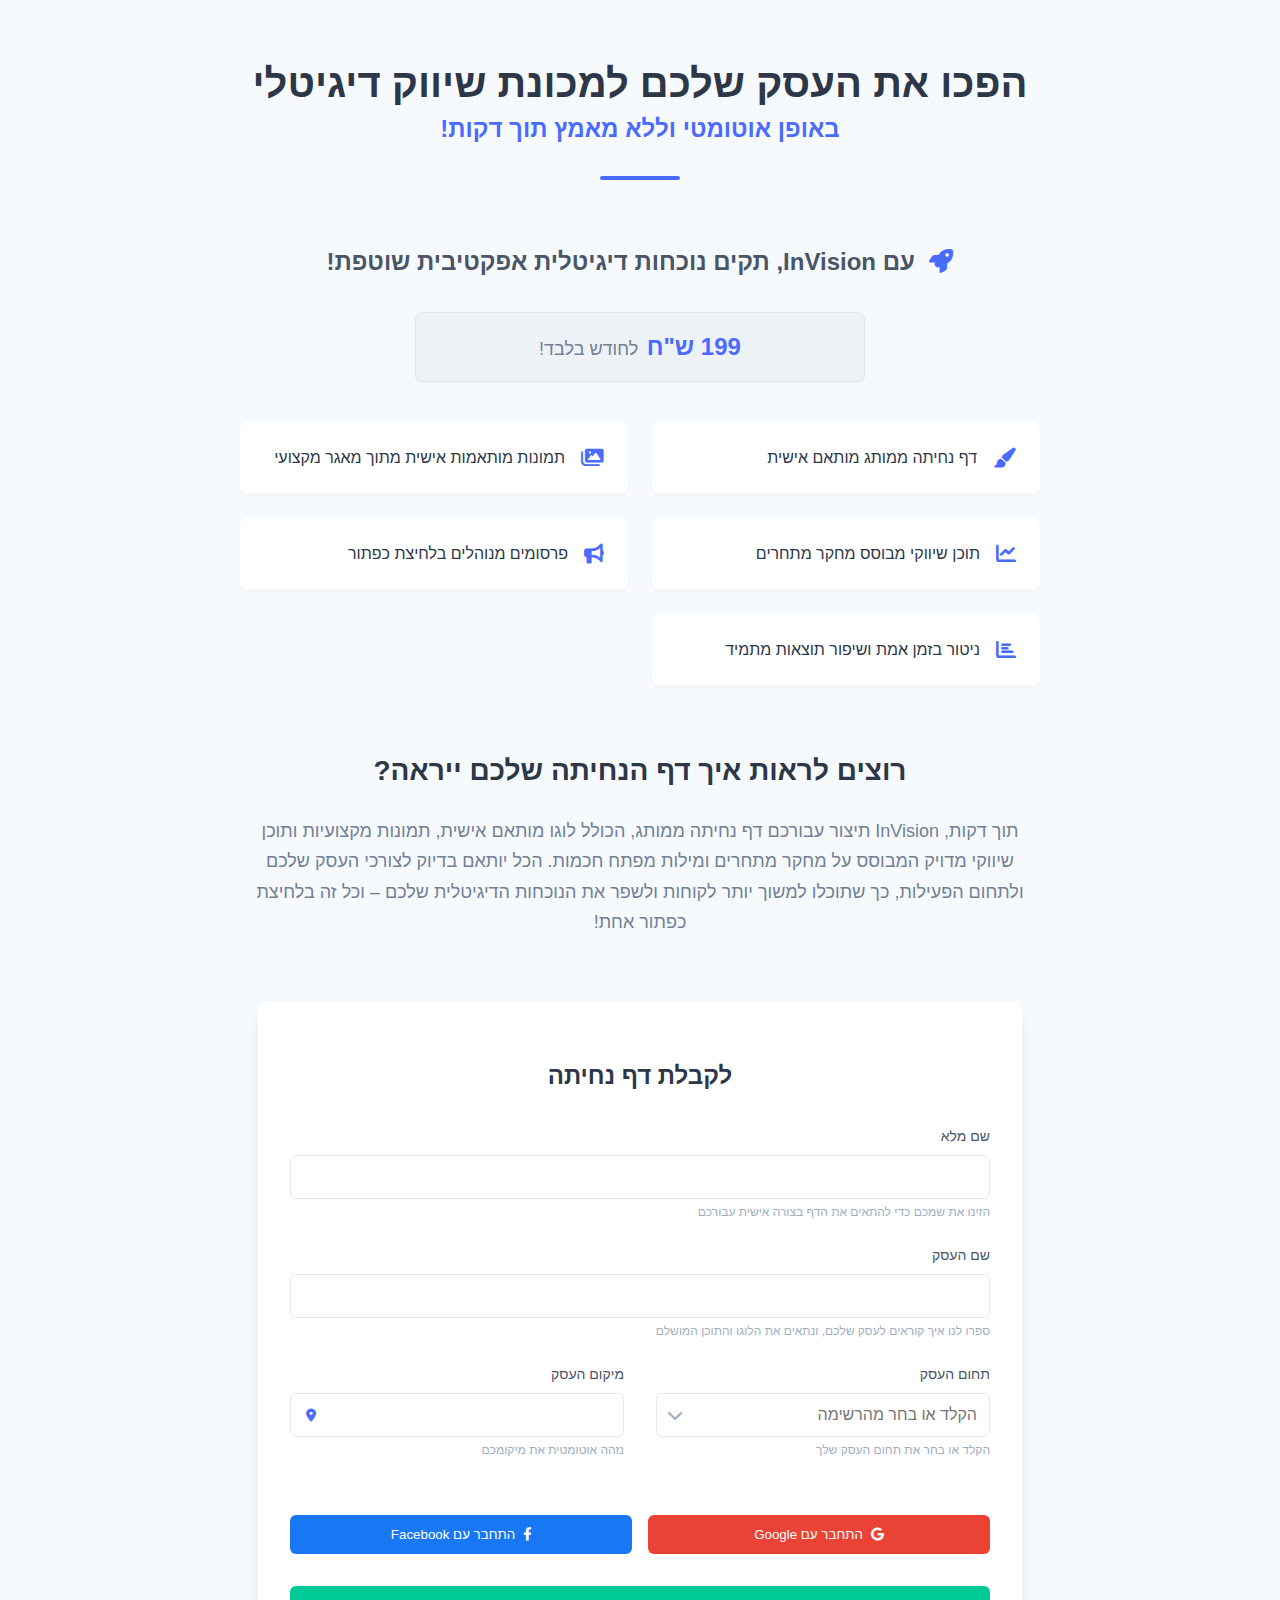
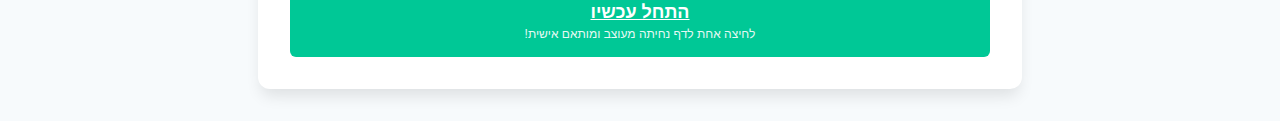
==== index.html @ d3f0ac13 "first commit" ====
<!DOCTYPE html>
<html lang="he" dir="rtl">
<head>
    <meta charset="UTF-8">
    <meta name="viewport" content="width=device-width, initial-scale=1.0">
    <title>InVision - הפכו את העסק שלכם למכונת שיווק דיגיטלי</title>
    <link rel="stylesheet" href="https://cdnjs.cloudflare.com/ajax/libs/font-awesome/6.0.0-beta3/css/all.min.css">
    <link rel="stylesheet" href="style.css">
</head>
<body>
    <div class="container">
        <!-- Header Section -->
        <header class="hero">
            <h1 class="main-title">
                הפכו את העסק שלכם למכונת שיווק דיגיטלי
                <span class="subtitle">באופן אוטומטי וללא מאמץ תוך דקות!</span>
            </h1>
            <div class="title-underline"></div>
        </header>

        <!-- Introduction Section -->
        <section class="intro">
            <h2 class="intro-title">
                <i class="fas fa-rocket"></i>
                עם InVision, תקים נוכחות דיגיטלית אפקטיבית שוטפת!
            </h2>
            
            <!-- תוספת חדשה - שורת מחיר -->
            <div class="price-section">
                <span class="price-amount">199 ש"ח</span>
                <span class="price-period">לחודש בלבד!</span>
            </div>
            
            <div class="features-list">
                <div class="feature-item">
                    <i class="fas fa-paint-brush"></i>
                    <span>דף נחיתה ממותג מותאם אישית</span>
                </div>
                <div class="feature-item">
                    <i class="fas fa-images"></i>
                    <span>תמונות מותאמות אישית מתוך מאגר מקצועי</span>
                </div>
                <div class="feature-item">
                    <i class="fas fa-chart-line"></i>
                    <span>תוכן שיווקי מבוסס מחקר מתחרים</span>
                </div>
                <div class="feature-item">
                    <i class="fas fa-bullhorn"></i>
                    <span>פרסומים מנוהלים בלחיצת כפתור</span>
                </div>
                <div class="feature-item">
                    <i class="fas fa-chart-bar"></i>
                    <span>ניטור בזמן אמת ושיפור תוצאות מתמיד</span>
                </div>
            </div>
        </section>

        <!-- Secondary Description -->
        <section class="secondary-desc">
            <h2>רוצים לראות איך דף הנחיתה שלכם ייראה?</h2>
            <p class="description">
                תוך דקות, InVision תיצור עבורכם דף נחיתה ממותג, הכולל לוגו מותאם אישית, תמונות מקצועיות 
                ותוכן שיווקי מדויק המבוסס על מחקר מתחרים ומילות מפתח חכמות. הכל יותאם בדיוק לצורכי העסק שלכם 
                ולתחום הפעילות, כך שתוכלו למשוך יותר לקוחות ולשפר את הנוכחות הדיגיטלית שלכם – 
                וכל זה בלחיצת כפתור אחת!
            </p>
        </section>

        <!-- Registration Form -->
        <section class="registration">
            <div class="form-container">
                <h3>לקבלת דף נחיתה</h3>
                
                <form id="registration-form">
                    <div class="form-group">
                        <label for="fullname">שם מלא</label>
                        <input type="text" id="fullname" required>
                        <span class="hint">הזינו את שמכם כדי להתאים את הדף בצורה אישית עבורכם</span>
                    </div>

                    <div class="form-group">
                        <label for="business-name">שם העסק</label>
                        <input type="text" id="business-name" required>
                        <span class="hint">ספרו לנו איך קוראים לעסק שלכם, ונתאים את הלוגו והתוכן המושלם</span>
                    </div>

                    <div class="form-row">
                        <div class="form-group">
                            <label for="business-type">תחום העסק</label>
                            <div class="business-type-wrapper">
                                <input type="text" 
                                       id="business-type" 
                                       list="business-suggestions" 
                                       placeholder="הקלד או בחר מהרשימה"
                                       required>
                                <datalist id="business-suggestions">
                                    <option value="קמעונאות"></option>
                                    <option value="מסעדנות"></option>
                                    <option value="בריאות"></option>
                                    <option value="חינוך"></option>
                                    <option value="טכנולוגיה"></option>
                                    <option value="ספורט וכושר"></option>
                                    <option value="יופי וטיפוח"></option>
                                    <option value="בידור ופנאי"></option>
                                    <option value="שירותים מקצועיים"></option>
                                    <option value="בנייה ושיפוצים"></option>
                                </datalist>
                            </div>
                            <span class="hint">הקלד או בחר את תחום העסק שלך</span>
                        </div>

                        <div class="form-group">
                            <label for="location">מיקום העסק</label>
                            <div class="location-input">
                                <input type="text" id="location" required>
                                <button type="button" class="detect-location">
                                    <i class="fas fa-location-dot"></i>
                                </button>
                            </div>
                            <span class="hint">נזהה אוטומטית את מיקומכם</span>
                        </div>
                    </div>

                    <div class="social-login">
                        <button type="button" class="google-login">
                            <i class="fab fa-google"></i>
                            התחבר עם Google
                        </button>
                        <button type="button" class="facebook-login">
                            <i class="fab fa-facebook-f"></i>
                            התחבר עם Facebook
                        </button>
                    </div>

                    <button type="submit" class="submit-btn">
                        <a href="benaim/index.html" style="color: white;"> <span class="btn-text">התחל עכשיו</span> </a>
                        <span class="btn-subtext">לחיצה אחת לדף נחיתה מעוצב ומותאם אישית!</span>
                    </button>
                </form>
            </div>
        </section>
    </div>
    <script src="script.js"></script>
</body>
</html>
---- style.css ----
:root {
    --primary: #4a6bff;
    --primary-dark: #3451db;
    --secondary: #2d3748;
    --accent: #00c896;
    --gray-100: #f7fafc;
    --gray-200: #edf2f7;
    --gray-300: #e2e8f0;
    --gray-400: #cbd5e0;
    --gray-500: #a0aec0;
    --gray-600: #718096;
    --gray-700: #4a5568;
    --white: #ffffff;
    --shadow-sm: 0 1px 2px rgba(0,0,0,0.05);
    --shadow: 0 4px 6px rgba(0,0,0,0.1);
    --shadow-lg: 0 10px 15px -3px rgba(0,0,0,0.1);
}

body {
    font-family: -apple-system, BlinkMacSystemFont, "Segoe UI", Roboto, sans-serif;
    line-height: 1.5;
    color: var(--secondary);
    background: var(--gray-100);
    margin: 0;
    padding: 0;
}

.container {
    max-width: 1200px;
    margin: 0 auto;
    padding: 2rem 1.5rem;
}

/* Hero Section */
.hero {
    text-align: center;
    margin-bottom: 4rem;
}

.main-title {
    font-size: 2.5rem;
    font-weight: 800;
    color: var(--secondary);
    margin-bottom: 1rem;
    line-height: 1.2;
}

.subtitle {
    display: block;
    font-size: 1.5rem;
    color: var(--primary);
    margin-top: 0.5rem;
}

.title-underline {
    width: 80px;
    height: 4px;
    background: var(--primary);
    margin: 2rem auto;
    border-radius: 2px;
}

/* Introduction Section */
.intro {
    max-width: 800px;
    margin: 0 auto 4rem;
}

.intro-title {
    font-size: 1.5rem;
    color: var(--gray-700);
    text-align: center;
    margin-bottom: 2rem;
}

.intro-title i {
    color: var(--primary);
    margin-left: 0.5rem;
}

/* Price Section - Refined */
.price-section {
    text-align: center;
    margin: 1.5rem auto 2.5rem;
    padding: 1rem 1.5rem;
    background: var(--gray-200);
    border-radius: 8px;
    color: var(--secondary);
    box-shadow: var(--shadow-sm);
    max-width: 400px;
    border: 1px solid var(--gray-300);
    transition: transform 0.2s ease, box-shadow 0.2s ease;
}

.price-section:hover {
    transform: translateY(-1px);
    box-shadow: var(--shadow);
}

.price-amount {
    font-size: 1.5rem;
    font-weight: 700;
    color: var(--primary);
    display: inline-block;
    margin-left: 0.25rem;
}

.price-period {
    font-size: 1.125rem;
    color: var(--gray-600);
    display: inline-block;
}

.features-list {
    display: grid;
    grid-template-columns: repeat(auto-fit, minmax(280px, 1fr));
    gap: 1.5rem;
}

.feature-item {
    background: var(--white);
    padding: 1.5rem;
    border-radius: 8px;
    box-shadow: var(--shadow-sm);
    display: flex;
    align-items: center;
    gap: 1rem;
    transition: transform 0.2s ease, box-shadow 0.2s ease;
}

.feature-item:hover {
    transform: translateY(-2px);
    box-shadow: var(--shadow);
}

.feature-item i {
    font-size: 1.25rem;
    color: var(--primary);
}

/* Secondary Description */
.secondary-desc {
    max-width: 800px;
    margin: 0 auto 4rem;
    padding: 0 1rem;
}

.secondary-desc h2 {
    text-align: center;
    font-size: 1.75rem;
    color: var(--secondary);
    margin-bottom: 1.5rem;
}

.description {
    text-align: center;
    color: var(--gray-600);
    font-size: 1.125rem;
    line-height: 1.7;
    max-width: 800px;
    margin: 0 auto;
}

/* Form Styles */
.form-container {
    background: var(--white);
    border-radius: 12px;
    padding: 2rem;
    box-shadow: var(--shadow-lg);
    max-width: 700px;
    margin: 0 auto;
}

.form-container h3 {
    font-size: 1.5rem;
    color: var(--secondary);
    margin-bottom: 2rem;
    text-align: center;
}

.form-group {
    margin-bottom: 1.5rem;
}

.form-row {
    display: grid;
    grid-template-columns: repeat(2, 1fr);
    gap: 2rem;
    margin-bottom: 1.5rem;
}

label {
    display: block;
    font-size: 0.875rem;
    font-weight: 500;
    color: var(--gray-700);
    margin-bottom: 0.5rem;
}

.business-type-wrapper {
    position: relative;
    width: 100%;
}

input[list],
input[type="text"],
input[type="email"] {
    width: 100%;
    padding: 0.75rem;
    border: 1px solid var(--gray-300);
    border-radius: 6px;
    font-size: 1rem;
    transition: all 0.2s ease;
    box-sizing: border-box;
}

datalist {
    position: absolute;
    max-height: 200px;
    overflow-y: auto;
    width: 100%;
    background: var(--white);
    border: 1px solid var(--gray-300);
    border-radius: 0 0 6px 6px;
    box-shadow: var(--shadow);
    z-index: 1000;
    margin-top: -1px;
}

input[list]:focus,
input[type="text"]:focus,
input[type="email"]:focus {
    outline: none;
    border-color: var(--primary);
    box-shadow: 0 0 0 3px rgba(74, 107, 255, 0.1);
}

.business-type-wrapper::after {
    content: '\f078';
    font-family: "Font Awesome 6 Free";
    font-weight: 900;
    position: absolute;
    left: 0.75rem;
    top: 50%;
    transform: translateY(-50%);
    color: var(--gray-500);
    pointer-events: none;
}

.hint {
    display: block;
    font-size: 0.75rem;
    color: var(--gray-500);
    margin-top: 0.25rem;
    transition: opacity 0.2s ease;
}

/* Location Input */
.location-input {
    position: relative;
    width: 100%;
}

.detect-location {
    position: absolute;
    left: 0.75rem;
    top: 50%;
    transform: translateY(-50%);
    background: none;
    border: none;
    color: var(--primary);
    cursor: pointer;
    padding: 0.25rem;
    z-index: 2;
}

/* Social Login */
.social-login {
    display: grid;
    grid-template-columns: repeat(2, 1fr);
    gap: 1rem;
    margin: 2rem 0;
}

.social-login button {
    padding: 0.75rem;
    border: none;
    border-radius: 6px;
    color: var(--white);
    font-weight: 500;
    cursor: pointer;
    display: flex;
    align-items: center;
    justify-content: center;
    gap: 0.5rem;
    transition: opacity 0.2s ease;
}

.google-login {
    background: #ea4335;
}

.facebook-login {
    background: #1877f2;
}

/* Submit Button */
.submit-btn {
    width: 100%;
    background: var(--accent);
    color: var(--white);
    border: none;
    border-radius: 6px;
    padding: 1rem;
    cursor: pointer;
    transition: background-color 0.2s ease;
}

.btn-text {
    display: block;
    font-size: 1.125rem;
    font-weight: 600;
}

.btn-subtext {
    display: block;
    font-size: 0.75rem;
    opacity: 0.9;
    margin-top: 0.25rem;
}

/* Error States */
.form-group.has-error input {
    border-color: #ff5252;
}

.error-message {
    color: #ff5252;
    font-size: 0.75rem;
    margin-top: 0.25rem;
}

/* Loading States */
.loading {
    opacity: 0.7;
    pointer-events: none;
}

/* Success Message */
.success-message {
    text-align: center;
    padding: 2rem;
}

.success-message i {
    font-size: 3rem;
    color: var(--accent);
    margin-bottom: 1rem;
}

/* Responsive Design */
@media (max-width: 768px) {
    .form-row {
        grid-template-columns: 1fr;
        gap: 1.5rem;
    }

    .social-login {
        grid-template-columns: 1fr;
    }

    .main-title {
        font-size: 2rem;
    }

    .description {
        padding: 0;
    }

    /* Price Section Responsive */
    .price-section {
        margin: 1.5rem 1rem 2.5rem;
    }

    .price-amount {
        font-size: 2rem;
    }

    .price-period {
        font-size: 1.1rem;
    }
}

@media (max-width: 480px) {
    .container {
        padding: 1rem;
    }

    .form-container {
        padding: 1.5rem;
    }

    .price-section {
        margin: 1rem 0.5rem 2rem;
        padding: 1rem;
    }
}
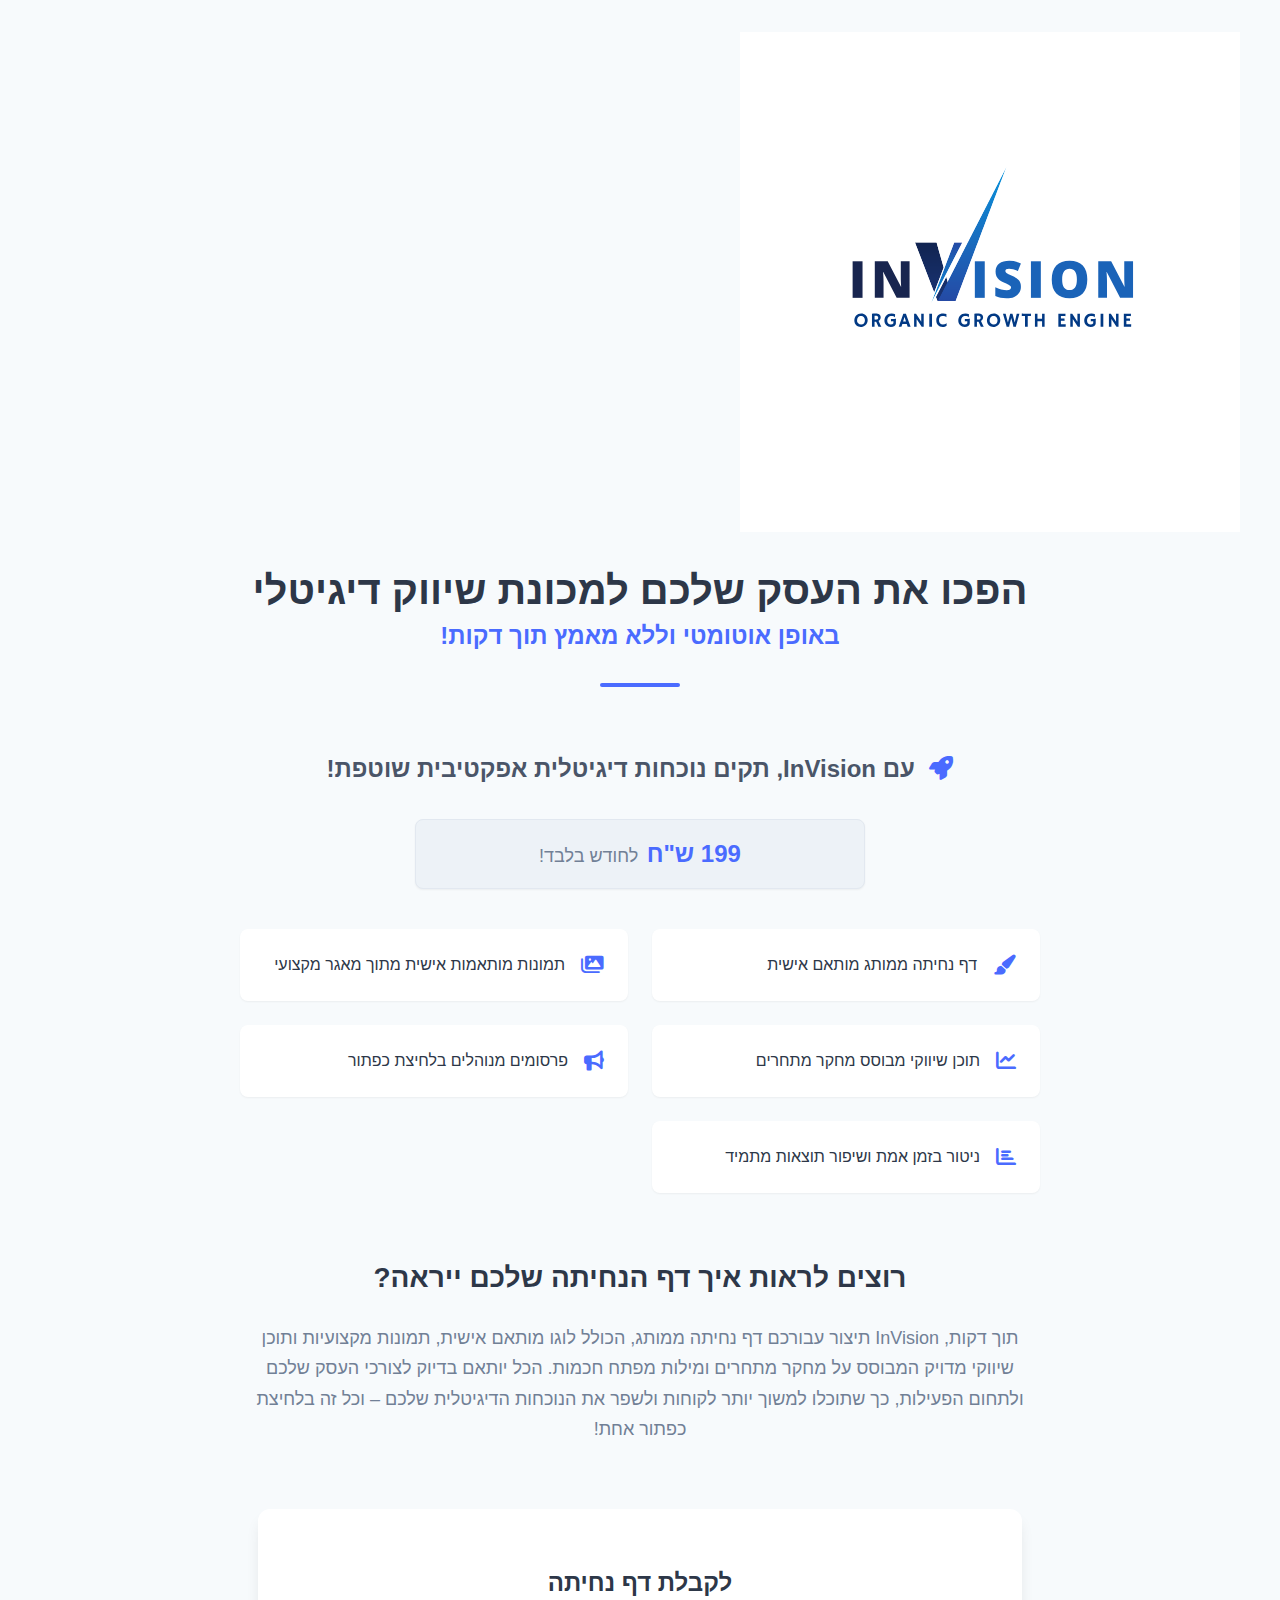
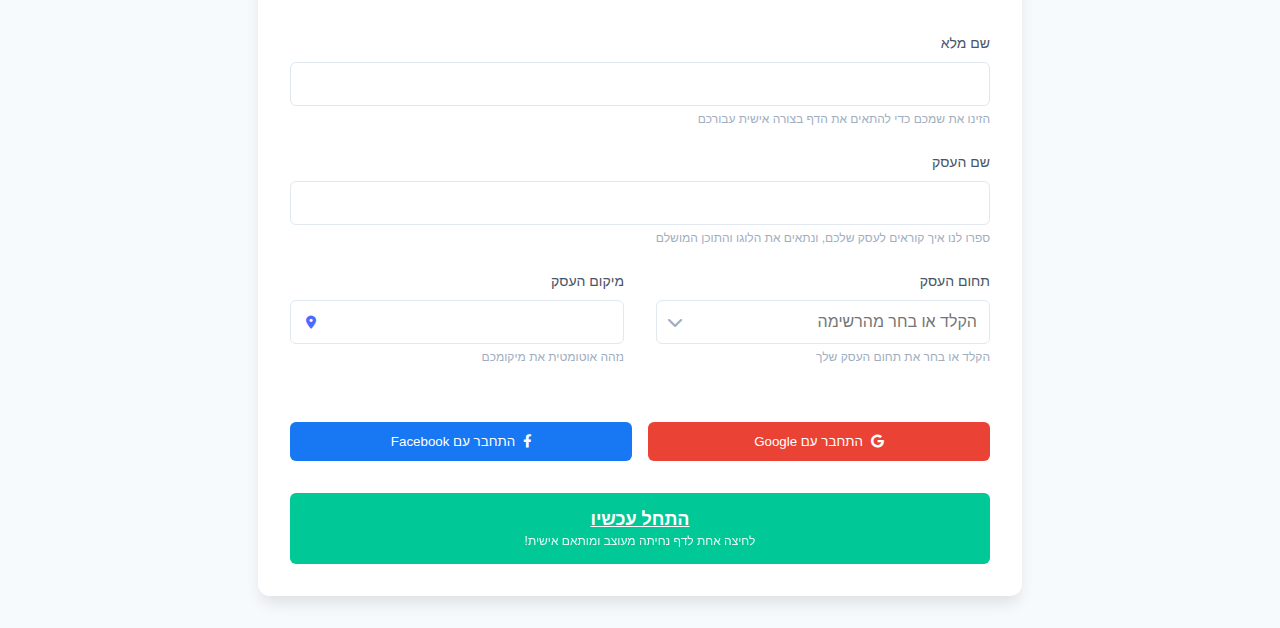
==== commit 98898209: "LOGO" ====
--- a/index.html
+++ b/index.html
@@ -9,6 +9,9 @@
 </head>
 <body>
     <div class="container">
+
+        <img src="/logo.svg" alt="LOGO">
+
         <!-- Header Section -->
         <header class="hero">
             <h1 class="main-title">
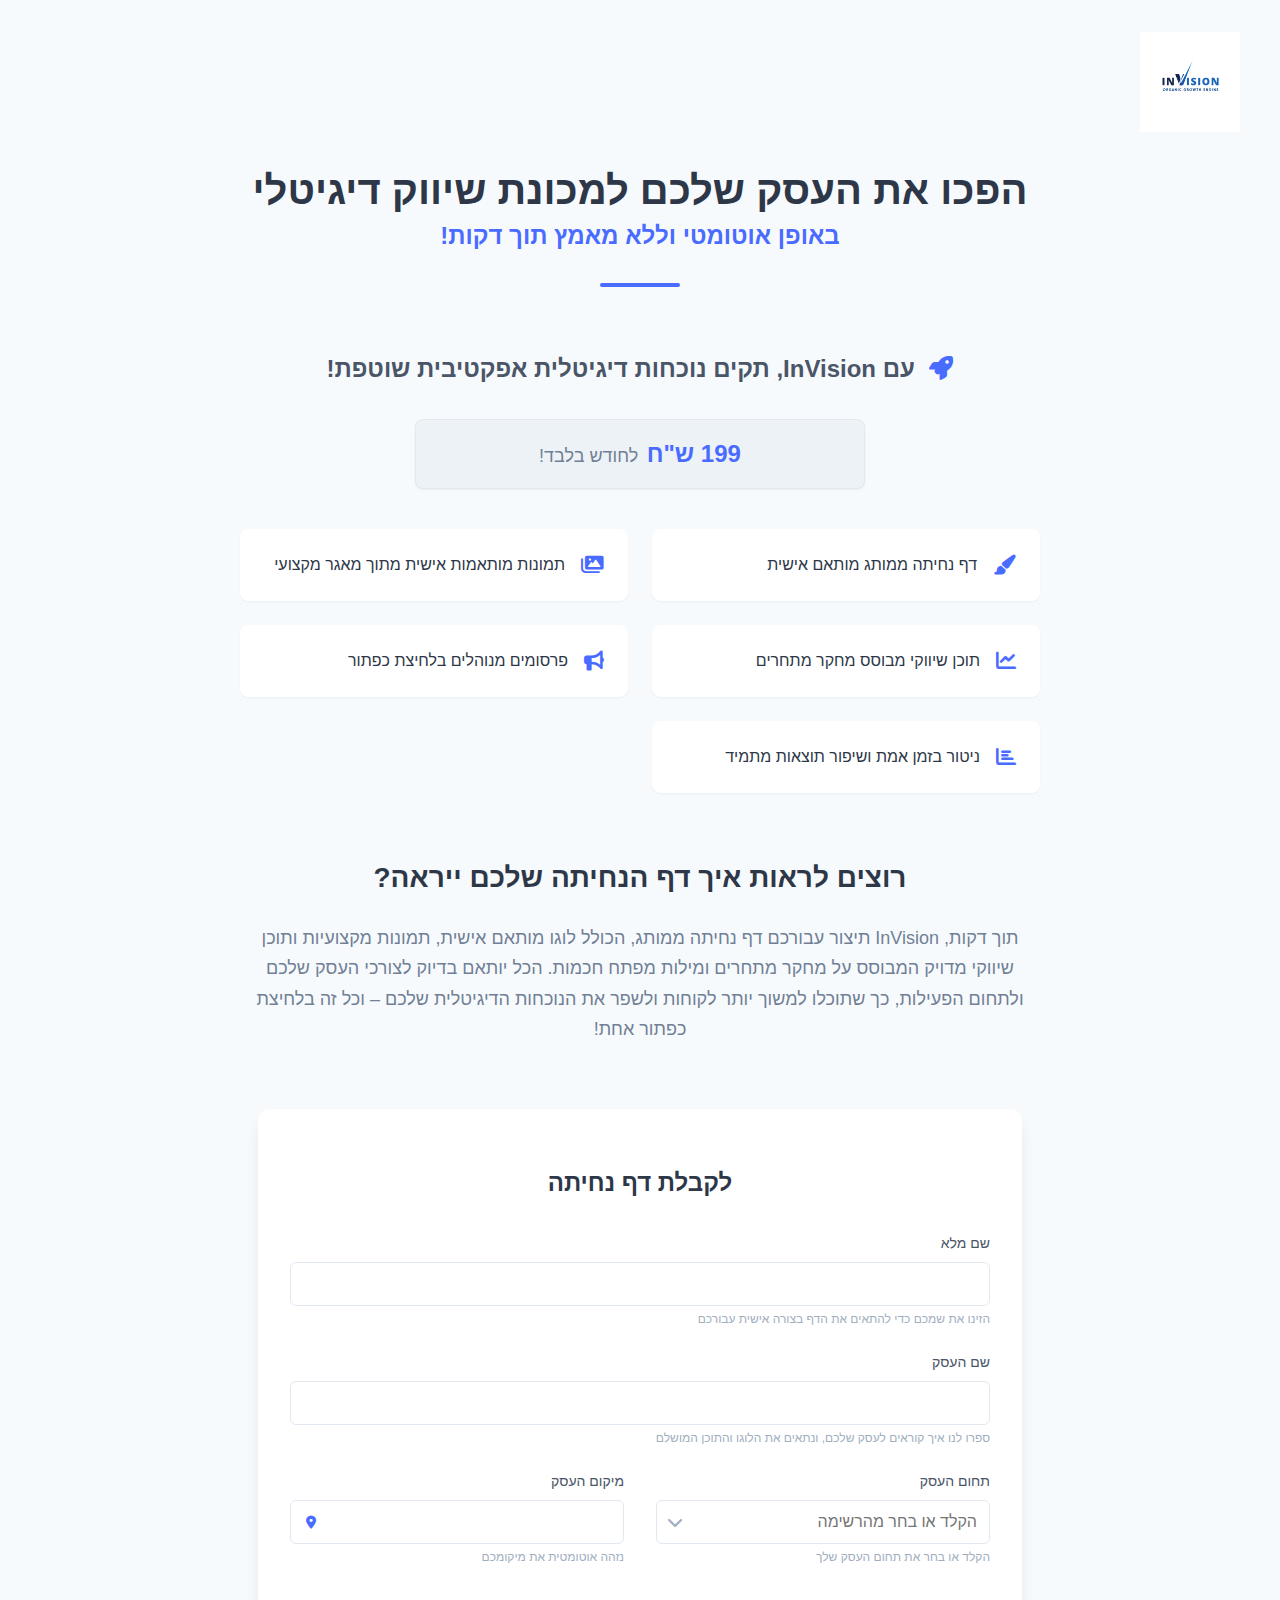
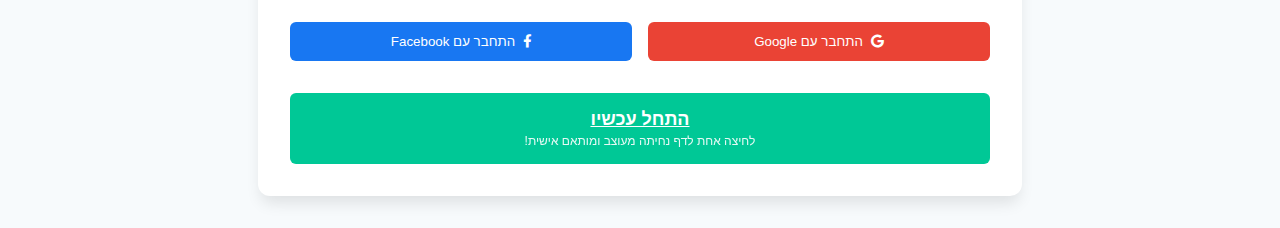
==== commit 31611ab5: "WIP" ====
--- a/index.html
+++ b/index.html
@@ -10,7 +10,7 @@
 <body>
     <div class="container">
 
-        <img src="/logo.svg" alt="LOGO">
+        <img src="logo.svg" height="100px" width="100px" alt="LOGO">
 
         <!-- Header Section -->
         <header class="hero">
